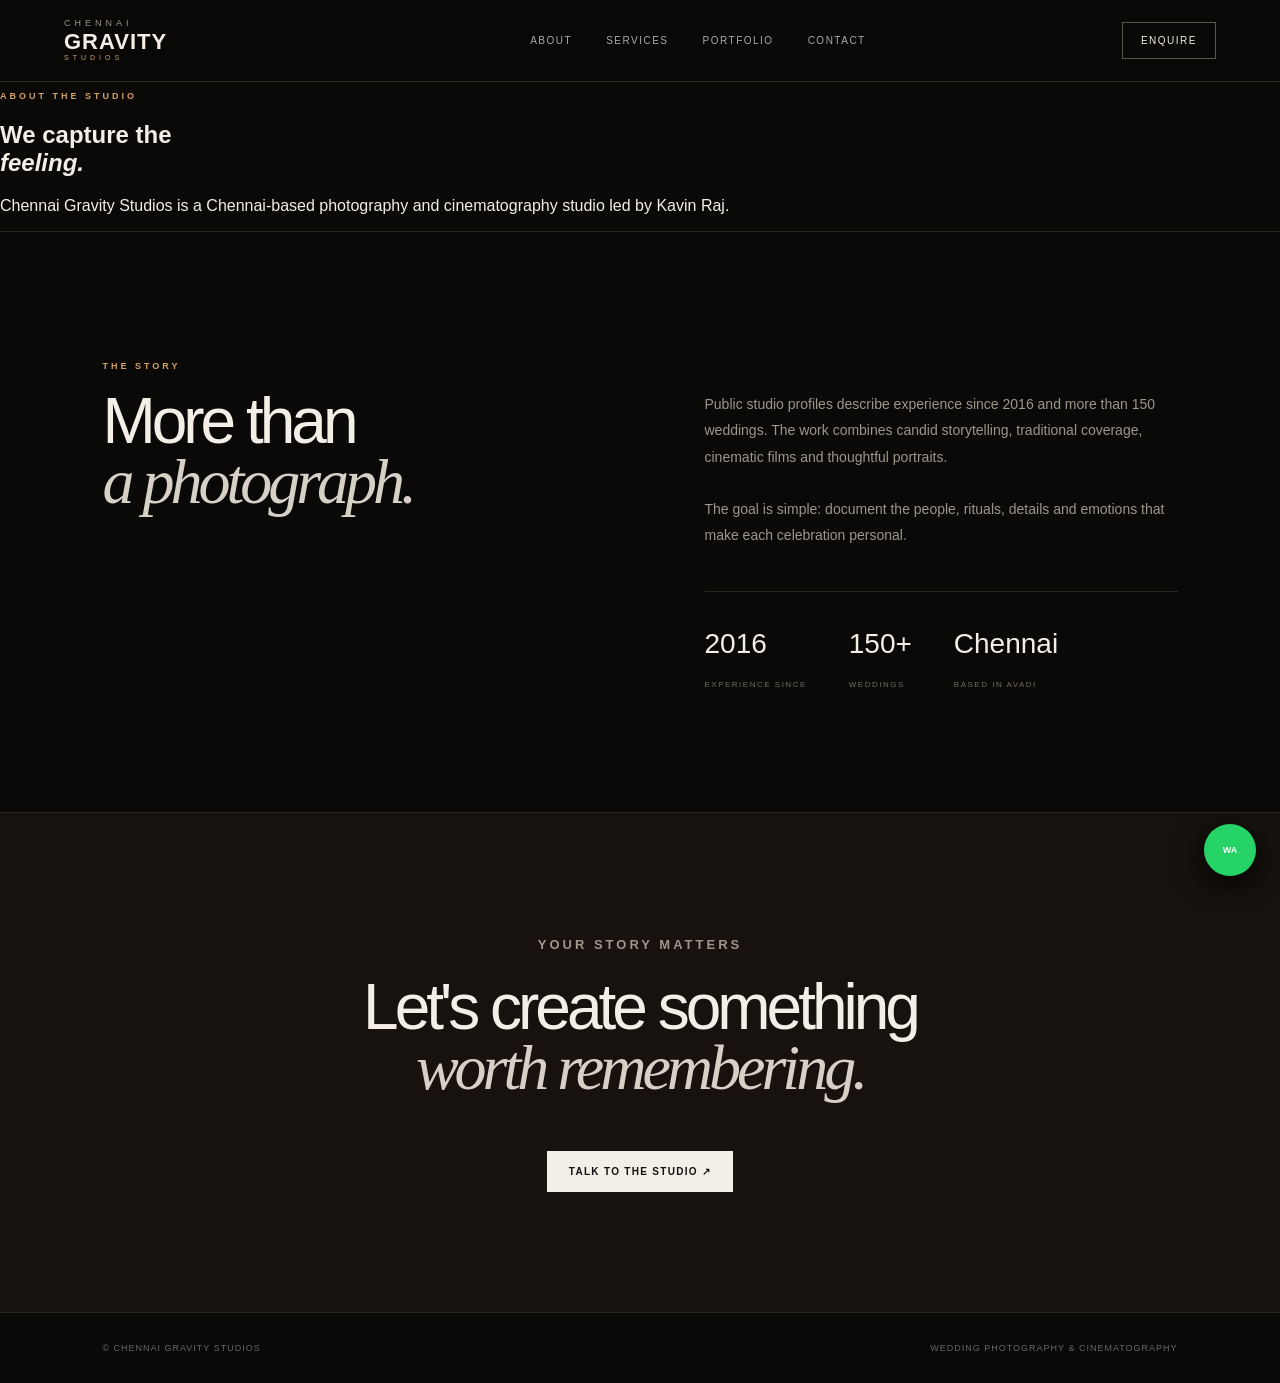
==== about.html @ 224a9e02 "Create separate about page" ====
<!DOCTYPE html><html lang="en"><head><meta charset="UTF-8"><meta name="viewport" content="width=device-width,initial-scale=1.0"><meta name="description" content="Chennai Gravity Studios — wedding photography and cinematography in Chennai."><title>About | Chennai Gravity Studios</title><link rel="stylesheet" href="styles.css"></head><body><header><a class="brand" href="index.html"><span>CHENNAI</span><strong>GRAVITY</strong><small>STUDIOS</small></a><nav><a href="about.html">About</a><a href="services.html">Services</a><a href="portfolio.html">Portfolio</a><a href="contact.html">Contact</a></nav><a class="nav-cta" href="contact.html">Enquire</a></header><main><section class="page-hero"><p class="eyebrow">ABOUT THE STUDIO</p><h1>We capture the<br><em>feeling.</em></h1><p>Chennai Gravity Studios is a Chennai-based photography and cinematography studio led by Kavin Raj.</p></section><section class="section split"><div><p class="eyebrow">THE STORY</p><h2>More than<br><em>a photograph.</em></h2></div><div class="copy"><p>Public studio profiles describe experience since 2016 and more than 150 weddings. The work combines candid storytelling, traditional coverage, cinematic films and thoughtful portraits.</p><p>The goal is simple: document the people, rituals, details and emotions that make each celebration personal.</p><div class="stats"><div><strong>2016</strong><span>Experience since</span></div><div><strong>150+</strong><span>Weddings</span></div><div><strong>Chennai</strong><span>Based in Avadi</span></div></div></div></section><section class="section availability"><div><p class="eyebrow">YOUR STORY MATTERS</p><h2>Let's create something<br><em>worth remembering.</em></h2><a class="btn" href="contact.html">Talk to the studio ↗</a></div></section></main><footer><span>© Chennai Gravity Studios</span><span>Wedding Photography & Cinematography</span></footer><a class="float" href="https://wa.me/919710421400" target="_blank" aria-label="WhatsApp">WA</a></body></html>
---- styles.css ----
:root{--bg:#0a0908;--surface:#11100e;--text:#f3eee6;--muted:#9d968b;--line:#292620;--accent:#d3a064;--serif:Georgia,"Times New Roman",serif}*{box-sizing:border-box}html{scroll-behavior:smooth}body{margin:0;background:var(--bg);color:var(--text);font-family:Arial,Helvetica,sans-serif}a{color:inherit;text-decoration:none}header{height:82px;border-bottom:1px solid var(--line);display:flex;align-items:center;padding:0 5%;position:sticky;top:0;background:rgba(10,9,8,.9);backdrop-filter:blur(18px);z-index:10}.brand{width:210px;line-height:.8;letter-spacing:2px}.brand span,.brand small{display:block;font-size:9px;color:var(--muted);letter-spacing:4px}.brand strong{display:block;font-size:22px;letter-spacing:1px;margin:5px 0}.brand small{color:var(--accent);font-size:7px}nav{display:flex;gap:34px;margin:auto;font-size:10px;text-transform:uppercase;letter-spacing:1.5px;color:#aaa}nav a:hover,.text-link:hover{color:var(--accent)}.nav-cta{font-size:10px;text-transform:uppercase;letter-spacing:1.5px;border:1px solid #5a554d;padding:12px 18px}.nav-cta:hover,.btn:hover{background:var(--accent);color:#111}.hero{min-height:calc(100vh - 82px);display:grid;grid-template-columns:1fr 1fr;align-items:center;padding:7% 8%;gap:8%;overflow:hidden}.eyebrow{font-size:9px;letter-spacing:3px;color:var(--accent);font-weight:bold}.hero h1,h2{font-size:clamp(48px,7vw,94px);line-height:.94;letter-spacing:-4px;margin:24px 0;font-weight:500}.hero h1 em,h2 em{font-family:var(--serif);font-weight:400;color:#d6d0c6}.lead{max-width:560px;color:var(--muted);font-size:15px;line-height:1.8}.actions{display:flex;align-items:center;gap:24px;margin-top:30px}.btn{display:inline-block;background:var(--text);color:#111;padding:15px 22px;font-size:10px;font-weight:bold;text-transform:uppercase;letter-spacing:1.3px}.text-link{font-size:10px;text-transform:uppercase;letter-spacing:1.3px;color:#aaa}.hero-visual{position:relative;display:flex;justify-content:center}.hero-image{width:min(500px,100%);aspect-ratio:4/5;position:relative;overflow:hidden;background:#17130f;border:1px solid #4a443b;transform:rotate(2deg);box-shadow:35px 35px 0 rgba(211,160,100,.08)}.hero-image img{width:100%;height:100%;object-fit:cover;display:block;filter:saturate(.8)}.image-fallback{position:absolute;inset:0;display:flex;align-items:center;justify-content:center;flex-direction:column;background:radial-gradient(circle at 50% 35%,#3a2b1d,#11100e 55%,#090807)}.hero-image img:not([src=""])+.image-fallback{display:none}.image-fallback span{font-family:var(--serif);font-size:130px;color:#d8c8b2}.image-fallback small{letter-spacing:4px;color:#8d877c;font-size:8px}.hero-stamp{position:absolute;right:-15px;bottom:25px;border:1px solid #5b5348;background:#0c0b0a;padding:15px 18px;font-size:8px;letter-spacing:2px;line-height:1.7;color:var(--muted)}.hero-stamp b{color:var(--accent)}.marquee{border-top:1px solid var(--line);border-bottom:1px solid var(--line);padding:18px 0;overflow:hidden;white-space:nowrap;color:#6e685f;font-size:9px;letter-spacing:4px}.marquee span{display:inline-block;animation:scroll 24s linear infinite}@keyframes scroll{to{transform:translateX(-30%)}}.section{padding:120px 8%;border-top:1px solid var(--line)}.split{display:grid;grid-template-columns:1fr 1fr;gap:12%;align-items:start}.section h2{font-size:clamp(42px,5vw,70px);margin-top:20px}.copy{max-width:590px;color:var(--muted);line-height:1.9;font-size:14px;padding-top:25px}.copy p+p{margin-top:25px}.stats{display:flex;gap:42px;border-top:1px solid var(--line);margin-top:42px;padding-top:25px}.stats div{display:flex;flex-direction:column;gap:7px}.stats strong{font-size:28px;font-weight:400;color:var(--text)}.stats span{font-size:8px;text-transform:uppercase;letter-spacing:1.5px;color:#716c64}.section-head{display:flex;justify-content:space-between;align-items:end;margin-bottom:55px}.section-note{max-width:310px;color:var(--muted);font-size:12px;line-height:1.7}.grid{display:grid;grid-template-columns:repeat(4,1fr);gap:1px;background:var(--line);border:1px solid var(--line)}.services article{background:var(--bg);padding:34px;min-height:235px}.services b{color:var(--accent);font-size:10px;letter-spacing:2px}.services h3{font-size:19px;margin:42px 0 12px;font-weight:500}.services p{font-size:12px;line-height:1.7;color:var(--muted)}.service-cta{background:#16120e!important;display:flex;flex-direction:column;justify-content:center}.service-cta span{font-size:8px;letter-spacing:2px;color:var(--accent)}.service-cta h3{margin:16px 0;font-family:var(--serif);font-size:27px}.service-cta a{font-size:9px;text-transform:uppercase;letter-spacing:1.5px}.portfolio{background:#0c0b09}.gallery-grid{display:grid;grid-template-columns:1fr 1fr;gap:14px}.gallery-grid figure{margin:0;position:relative;min-height:360px;overflow:hidden;background:#17130f}.gallery-grid figure.wide{grid-column:span 2;min-height:560px}.gallery-grid img{width:100%;height:100%;object-fit:cover;display:block;filter:saturate(.82);transition:transform .7s ease,filter .7s ease}.gallery-grid figure:hover img{transform:scale(1.035);filter:saturate(1)}figcaption{position:absolute;left:20px;bottom:18px;right:20px;font-size:9px;letter-spacing:2px;text-transform:uppercase;text-shadow:0 2px 15px #000}.gallery-grid figcaption span{color:var(--accent);margin-right:12px}.portfolio-note{color:#6e685f;font-size:9px;line-height:1.7;margin:22px 0 0}.work-list{border-top:1px solid var(--line)}.work-list>div{display:grid;grid-template-columns:80px 1fr;gap:20px;padding:30px 0;border-bottom:1px solid var(--line)}.work-list span{color:var(--accent);font-size:10px;letter-spacing:2px}.work-list h3{margin:0 0 9px;font-size:22px;font-weight:500}.work-list p{margin:0;color:var(--muted);font-size:12px;line-height:1.7}.availability{background:#17120d;display:flex;justify-content:center;text-align:center}.availability>div{max-width:760px}.availability h2{margin-bottom:25px}.availability p{max-width:500px;margin:0 auto;color:var(--muted);line-height:1.8;font-size:13px}.availability .btn{margin-top:28px}.contact{display:grid;grid-template-columns:1fr 1fr;gap:12%;align-items:center}.contact-copy{color:var(--muted);line-height:1.8;max-width:420px}.contact-card{border:1px solid var(--line);padding:42px}.contact-card>p:first-child{font-size:9px;letter-spacing:2px;color:var(--accent)}.phone{display:block;font-size:31px;margin:22px 0 28px}.contact-card>p{color:var(--muted);font-size:12px;line-height:1.8}footer{padding:30px 8%;border-top:1px solid var(--line);display:flex;justify-content:space-between;color:#666;font-size:9px;text-transform:uppercase;letter-spacing:1px}.float{position:fixed;right:24px;bottom:24px;width:52px;height:52px;border-radius:50%;background:#25d366;color:#fff;display:flex;align-items:center;justify-content:center;font-size:9px;font-weight:bold;box-shadow:0 8px 30px #000;z-index:20}@media(max-width:900px){header{padding:0 5%;height:70px}.brand{width:auto}nav{display:none}.nav-cta{margin-left:auto}.hero{grid-template-columns:1fr;padding:70px 7%;min-height:auto}.hero-visual{margin-top:45px}.section{padding:80px 7%}.split,.contact{grid-template-columns:1fr;gap:35px}.grid{grid-template-columns:1fr 1fr}.gallery-grid figure,.gallery-grid figure.wide{grid-column:auto;min-height:420px}.gallery-grid figure.wide{grid-column:span 2}.section-head{display:block}.section-note{margin-top:20px}.hero h1{letter-spacing:-2px}.stats{gap:25px}.phone{font-size:24px}}@media(max-width:560px){.grid{grid-template-columns:1fr}.gallery-grid{grid-template-columns:1fr}.gallery-grid figure,.gallery-grid figure.wide{grid-column:auto;min-height:380px}.hero-stamp{right:-5px}.stats{gap:18px}.stats strong{font-size:23px}footer{display:block}footer span{display:block;margin:7px 0}}
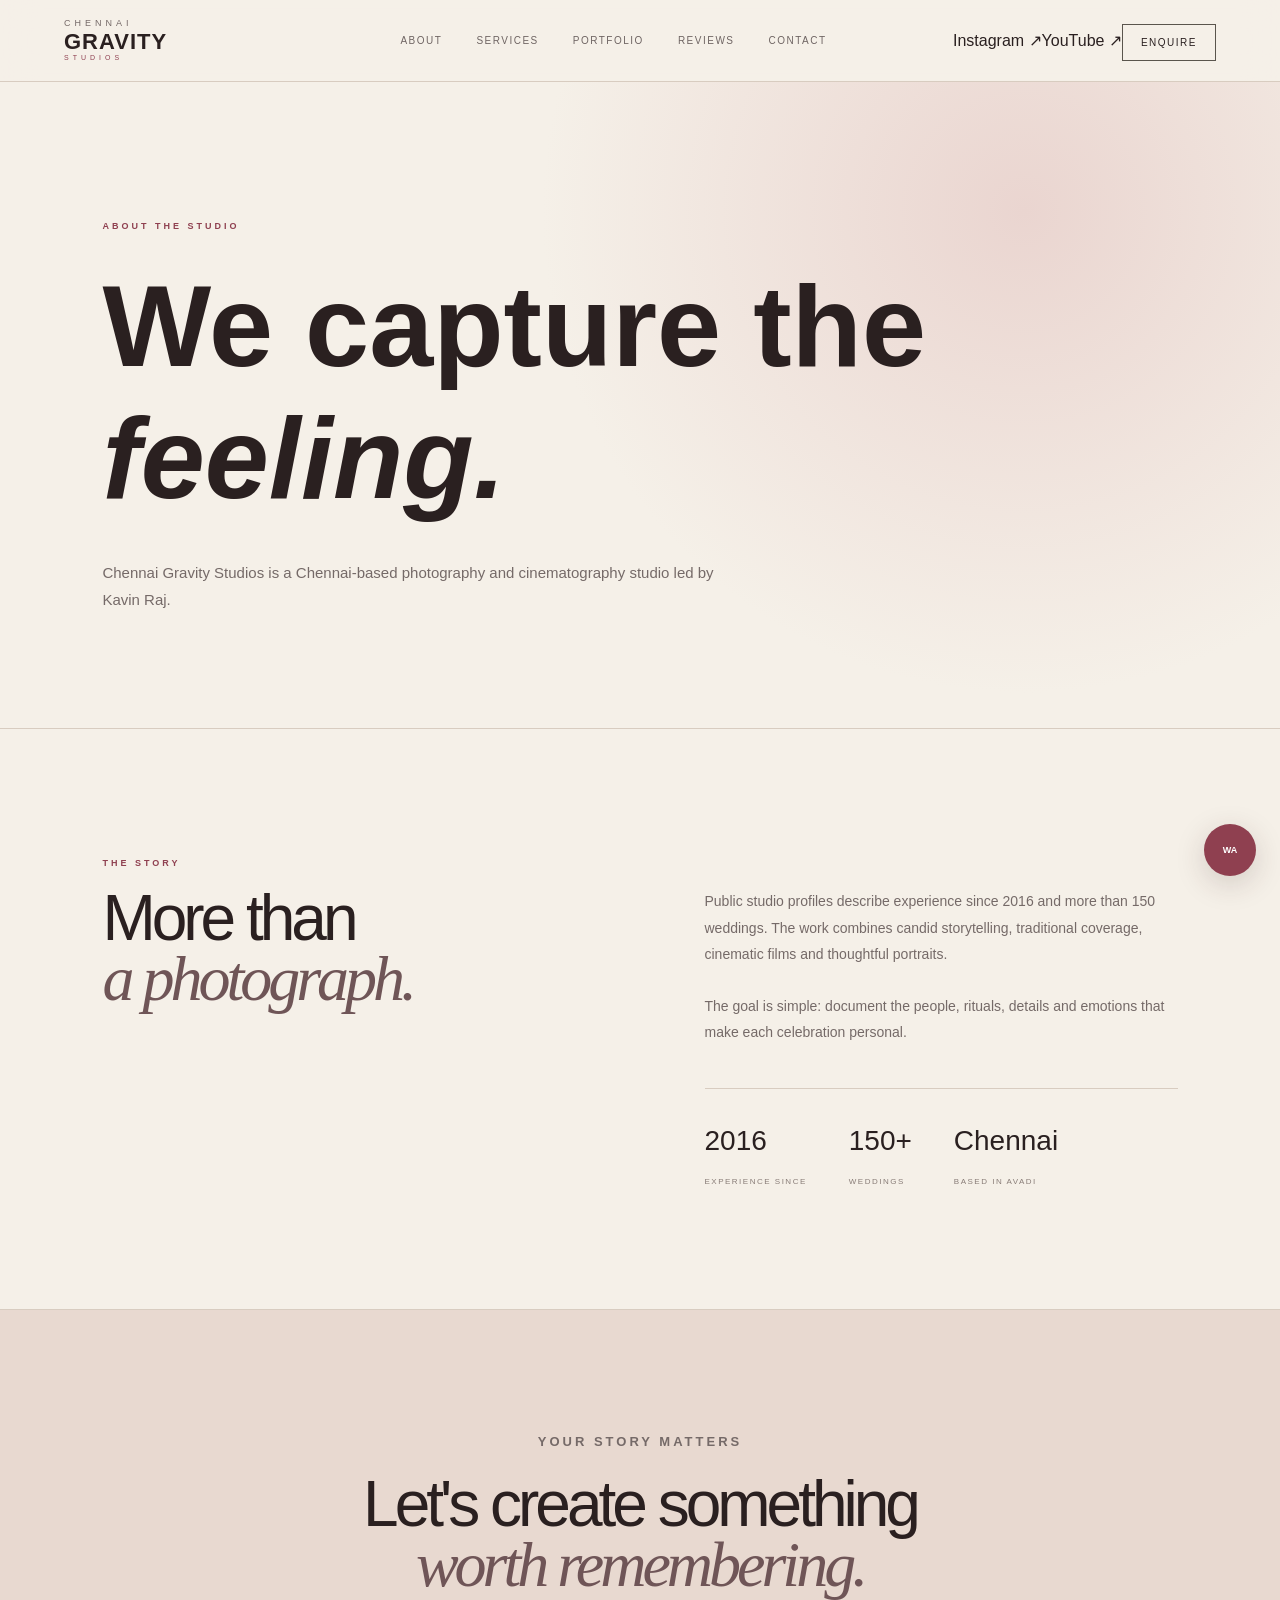
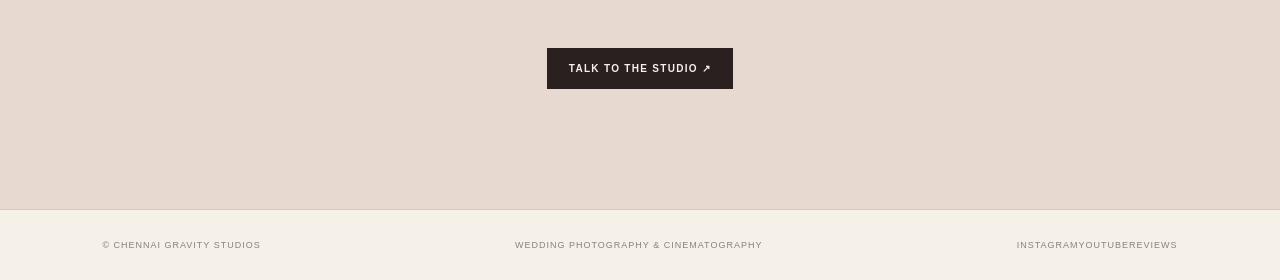
==== commit 823f924a: "Add social links and client reviews experience" ====
--- a/about.html
+++ b/about.html
@@ -1 +1 @@
-<!DOCTYPE html><html lang="en"><head><meta charset="UTF-8"><meta name="viewport" content="width=device-width,initial-scale=1.0"><meta name="description" content="Chennai Gravity Studios — wedding photography and cinematography in Chennai."><title>About | Chennai Gravity Studios</title><link rel="stylesheet" href="styles.css"></head><body><header><a class="brand" href="index.html"><span>CHENNAI</span><strong>GRAVITY</strong><small>STUDIOS</small></a><nav><a href="about.html">About</a><a href="services.html">Services</a><a href="portfolio.html">Portfolio</a><a href="contact.html">Contact</a></nav><a class="nav-cta" href="contact.html">Enquire</a></header><main><section class="page-hero"><p class="eyebrow">ABOUT THE STUDIO</p><h1>We capture the<br><em>feeling.</em></h1><p>Chennai Gravity Studios is a Chennai-based photography and cinematography studio led by Kavin Raj.</p></section><section class="section split"><div><p class="eyebrow">THE STORY</p><h2>More than<br><em>a photograph.</em></h2></div><div class="copy"><p>Public studio profiles describe experience since 2016 and more than 150 weddings. The work combines candid storytelling, traditional coverage, cinematic films and thoughtful portraits.</p><p>The goal is simple: document the people, rituals, details and emotions that make each celebration personal.</p><div class="stats"><div><strong>2016</strong><span>Experience since</span></div><div><strong>150+</strong><span>Weddings</span></div><div><strong>Chennai</strong><span>Based in Avadi</span></div></div></div></section><section class="section availability"><div><p class="eyebrow">YOUR STORY MATTERS</p><h2>Let's create something<br><em>worth remembering.</em></h2><a class="btn" href="contact.html">Talk to the studio ↗</a></div></section></main><footer><span>© Chennai Gravity Studios</span><span>Wedding Photography & Cinematography</span></footer><a class="float" href="https://wa.me/919710421400" target="_blank" aria-label="WhatsApp">WA</a></body></html>+<!DOCTYPE html><html lang="en"><head><meta charset="UTF-8"><meta name="viewport" content="width=device-width,initial-scale=1.0"><meta name="description" content="Chennai Gravity Studios — wedding photography and cinematography in Chennai."><title>About | Chennai Gravity Studios</title><link rel="stylesheet" href="styles.css"></head><body><header><a class="brand" href="index.html"><span>CHENNAI</span><strong>GRAVITY</strong><small>STUDIOS</small></a><nav><a href="about.html">About</a><a href="services.html">Services</a><a href="portfolio.html">Portfolio</a><a href="reviews.html">Reviews</a><a href="contact.html">Contact</a></nav><div class="social-nav"><a href="https://www.instagram.com/chennaigravitystudios?stkn=cXQwcTYzNXhwazcz" target="_blank" rel="noopener">Instagram ↗</a><a href="https://youtube.com/@chennaigravity2805?si=CINxiaw2oVml3UkT" target="_blank" rel="noopener">YouTube ↗</a><a class="nav-cta" href="contact.html">Enquire</a></div></header><main><section class="page-hero"><p class="eyebrow">ABOUT THE STUDIO</p><h1>We capture the<br><em>feeling.</em></h1><p>Chennai Gravity Studios is a Chennai-based photography and cinematography studio led by Kavin Raj.</p></section><section class="section split"><div><p class="eyebrow">THE STORY</p><h2>More than<br><em>a photograph.</em></h2></div><div class="copy"><p>Public studio profiles describe experience since 2016 and more than 150 weddings. The work combines candid storytelling, traditional coverage, cinematic films and thoughtful portraits.</p><p>The goal is simple: document the people, rituals, details and emotions that make each celebration personal.</p><div class="stats"><div><strong>2016</strong><span>Experience since</span></div><div><strong>150+</strong><span>Weddings</span></div><div><strong>Chennai</strong><span>Based in Avadi</span></div></div></div></section><section class="section availability"><div><p class="eyebrow">YOUR STORY MATTERS</p><h2>Let's create something<br><em>worth remembering.</em></h2><a class="btn" href="contact.html">Talk to the studio ↗</a></div></section></main><footer><span>© Chennai Gravity Studios</span><span>Wedding Photography & Cinematography</span><div class="footer-social"><a href="https://www.instagram.com/chennaigravitystudios?stkn=cXQwcTYzNXhwazcz" target="_blank" rel="noopener">Instagram</a><a href="https://youtube.com/@chennaigravity2805?si=CINxiaw2oVml3UkT" target="_blank" rel="noopener">YouTube</a><a href="reviews.html">Reviews</a></div></footer><a class="float" href="https://wa.me/919710421400" target="_blank" aria-label="WhatsApp">WA</a></body></html>
--- a/styles.css
+++ b/styles.css
@@ -1 +1,2 @@
-:root{--bg:#0a0908;--surface:#11100e;--text:#f3eee6;--muted:#9d968b;--line:#292620;--accent:#d3a064;--serif:Georgia,"Times New Roman",serif}*{box-sizing:border-box}html{scroll-behavior:smooth}body{margin:0;background:var(--bg);color:var(--text);font-family:Arial,Helvetica,sans-serif}a{color:inherit;text-decoration:none}header{height:82px;border-bottom:1px solid var(--line);display:flex;align-items:center;padding:0 5%;position:sticky;top:0;background:rgba(10,9,8,.9);backdrop-filter:blur(18px);z-index:10}.brand{width:210px;line-height:.8;letter-spacing:2px}.brand span,.brand small{display:block;font-size:9px;color:var(--muted);letter-spacing:4px}.brand strong{display:block;font-size:22px;letter-spacing:1px;margin:5px 0}.brand small{color:var(--accent);font-size:7px}nav{display:flex;gap:34px;margin:auto;font-size:10px;text-transform:uppercase;letter-spacing:1.5px;color:#aaa}nav a:hover,.text-link:hover{color:var(--accent)}.nav-cta{font-size:10px;text-transform:uppercase;letter-spacing:1.5px;border:1px solid #5a554d;padding:12px 18px}.nav-cta:hover,.btn:hover{background:var(--accent);color:#111}.hero{min-height:calc(100vh - 82px);display:grid;grid-template-columns:1fr 1fr;align-items:center;padding:7% 8%;gap:8%;overflow:hidden}.eyebrow{font-size:9px;letter-spacing:3px;color:var(--accent);font-weight:bold}.hero h1,h2{font-size:clamp(48px,7vw,94px);line-height:.94;letter-spacing:-4px;margin:24px 0;font-weight:500}.hero h1 em,h2 em{font-family:var(--serif);font-weight:400;color:#d6d0c6}.lead{max-width:560px;color:var(--muted);font-size:15px;line-height:1.8}.actions{display:flex;align-items:center;gap:24px;margin-top:30px}.btn{display:inline-block;background:var(--text);color:#111;padding:15px 22px;font-size:10px;font-weight:bold;text-transform:uppercase;letter-spacing:1.3px}.text-link{font-size:10px;text-transform:uppercase;letter-spacing:1.3px;color:#aaa}.hero-visual{position:relative;display:flex;justify-content:center}.hero-image{width:min(500px,100%);aspect-ratio:4/5;position:relative;overflow:hidden;background:#17130f;border:1px solid #4a443b;transform:rotate(2deg);box-shadow:35px 35px 0 rgba(211,160,100,.08)}.hero-image img{width:100%;height:100%;object-fit:cover;display:block;filter:saturate(.8)}.image-fallback{position:absolute;inset:0;display:flex;align-items:center;justify-content:center;flex-direction:column;background:radial-gradient(circle at 50% 35%,#3a2b1d,#11100e 55%,#090807)}.hero-image img:not([src=""])+.image-fallback{display:none}.image-fallback span{font-family:var(--serif);font-size:130px;color:#d8c8b2}.image-fallback small{letter-spacing:4px;color:#8d877c;font-size:8px}.hero-stamp{position:absolute;right:-15px;bottom:25px;border:1px solid #5b5348;background:#0c0b0a;padding:15px 18px;font-size:8px;letter-spacing:2px;line-height:1.7;color:var(--muted)}.hero-stamp b{color:var(--accent)}.marquee{border-top:1px solid var(--line);border-bottom:1px solid var(--line);padding:18px 0;overflow:hidden;white-space:nowrap;color:#6e685f;font-size:9px;letter-spacing:4px}.marquee span{display:inline-block;animation:scroll 24s linear infinite}@keyframes scroll{to{transform:translateX(-30%)}}.section{padding:120px 8%;border-top:1px solid var(--line)}.split{display:grid;grid-template-columns:1fr 1fr;gap:12%;align-items:start}.section h2{font-size:clamp(42px,5vw,70px);margin-top:20px}.copy{max-width:590px;color:var(--muted);line-height:1.9;font-size:14px;padding-top:25px}.copy p+p{margin-top:25px}.stats{display:flex;gap:42px;border-top:1px solid var(--line);margin-top:42px;padding-top:25px}.stats div{display:flex;flex-direction:column;gap:7px}.stats strong{font-size:28px;font-weight:400;color:var(--text)}.stats span{font-size:8px;text-transform:uppercase;letter-spacing:1.5px;color:#716c64}.section-head{display:flex;justify-content:space-between;align-items:end;margin-bottom:55px}.section-note{max-width:310px;color:var(--muted);font-size:12px;line-height:1.7}.grid{display:grid;grid-template-columns:repeat(4,1fr);gap:1px;background:var(--line);border:1px solid var(--line)}.services article{background:var(--bg);padding:34px;min-height:235px}.services b{color:var(--accent);font-size:10px;letter-spacing:2px}.services h3{font-size:19px;margin:42px 0 12px;font-weight:500}.services p{font-size:12px;line-height:1.7;color:var(--muted)}.service-cta{background:#16120e!important;display:flex;flex-direction:column;justify-content:center}.service-cta span{font-size:8px;letter-spacing:2px;color:var(--accent)}.service-cta h3{margin:16px 0;font-family:var(--serif);font-size:27px}.service-cta a{font-size:9px;text-transform:uppercase;letter-spacing:1.5px}.portfolio{background:#0c0b09}.gallery-grid{display:grid;grid-template-columns:1fr 1fr;gap:14px}.gallery-grid figure{margin:0;position:relative;min-height:360px;overflow:hidden;background:#17130f}.gallery-grid figure.wide{grid-column:span 2;min-height:560px}.gallery-grid img{width:100%;height:100%;object-fit:cover;display:block;filter:saturate(.82);transition:transform .7s ease,filter .7s ease}.gallery-grid figure:hover img{transform:scale(1.035);filter:saturate(1)}figcaption{position:absolute;left:20px;bottom:18px;right:20px;font-size:9px;letter-spacing:2px;text-transform:uppercase;text-shadow:0 2px 15px #000}.gallery-grid figcaption span{color:var(--accent);margin-right:12px}.portfolio-note{color:#6e685f;font-size:9px;line-height:1.7;margin:22px 0 0}.work-list{border-top:1px solid var(--line)}.work-list>div{display:grid;grid-template-columns:80px 1fr;gap:20px;padding:30px 0;border-bottom:1px solid var(--line)}.work-list span{color:var(--accent);font-size:10px;letter-spacing:2px}.work-list h3{margin:0 0 9px;font-size:22px;font-weight:500}.work-list p{margin:0;color:var(--muted);font-size:12px;line-height:1.7}.availability{background:#17120d;display:flex;justify-content:center;text-align:center}.availability>div{max-width:760px}.availability h2{margin-bottom:25px}.availability p{max-width:500px;margin:0 auto;color:var(--muted);line-height:1.8;font-size:13px}.availability .btn{margin-top:28px}.contact{display:grid;grid-template-columns:1fr 1fr;gap:12%;align-items:center}.contact-copy{color:var(--muted);line-height:1.8;max-width:420px}.contact-card{border:1px solid var(--line);padding:42px}.contact-card>p:first-child{font-size:9px;letter-spacing:2px;color:var(--accent)}.phone{display:block;font-size:31px;margin:22px 0 28px}.contact-card>p{color:var(--muted);font-size:12px;line-height:1.8}footer{padding:30px 8%;border-top:1px solid var(--line);display:flex;justify-content:space-between;color:#666;font-size:9px;text-transform:uppercase;letter-spacing:1px}.float{position:fixed;right:24px;bottom:24px;width:52px;height:52px;border-radius:50%;background:#25d366;color:#fff;display:flex;align-items:center;justify-content:center;font-size:9px;font-weight:bold;box-shadow:0 8px 30px #000;z-index:20}@media(max-width:900px){header{padding:0 5%;height:70px}.brand{width:auto}nav{display:none}.nav-cta{margin-left:auto}.hero{grid-template-columns:1fr;padding:70px 7%;min-height:auto}.hero-visual{margin-top:45px}.section{padding:80px 7%}.split,.contact{grid-template-columns:1fr;gap:35px}.grid{grid-template-columns:1fr 1fr}.gallery-grid figure,.gallery-grid figure.wide{grid-column:auto;min-height:420px}.gallery-grid figure.wide{grid-column:span 2}.section-head{display:block}.section-note{margin-top:20px}.hero h1{letter-spacing:-2px}.stats{gap:25px}.phone{font-size:24px}}@media(max-width:560px){.grid{grid-template-columns:1fr}.gallery-grid{grid-template-columns:1fr}.gallery-grid figure,.gallery-grid figure.wide{grid-column:auto;min-height:380px}.hero-stamp{right:-5px}.stats{gap:18px}.stats strong{font-size:23px}footer{display:block}footer span{display:block;margin:7px 0}}+:root{--bg:#f5f0e8;--surface:#ebe2d6;--text:#2a2020;--muted:#756a68;--line:#d8ccc0;--accent:#8f4050;--accent2:#c59b72;--serif:Georgia,"Times New Roman",serif}*{box-sizing:border-box}html{scroll-behavior:smooth}body{margin:0;background:var(--bg);color:var(--text);font-family:Arial,Helvetica,sans-serif}a{color:inherit;text-decoration:none}header{height:82px;border-bottom:1px solid var(--line);display:flex;align-items:center;padding:0 5%;position:sticky;top:0;background:rgba(245,240,232,.94);backdrop-filter:blur(18px);z-index:10}.brand{width:210px;line-height:.8;letter-spacing:2px}.brand span,.brand small{display:block;font-size:9px;color:var(--muted);letter-spacing:4px}.brand strong{display:block;font-size:22px;letter-spacing:1px;margin:5px 0}.brand small{color:var(--accent);font-size:7px}nav{display:flex;gap:34px;margin:auto;font-size:10px;text-transform:uppercase;letter-spacing:1.5px;color:#6f6563}nav a:hover,.text-link:hover{color:var(--accent)}.nav-cta{font-size:10px;text-transform:uppercase;letter-spacing:1.5px;border:1px solid #5a554d;padding:12px 18px}.nav-cta:hover,.btn:hover{background:var(--accent);color:#f5f0e8}.hero{min-height:calc(100vh - 82px);display:grid;grid-template-columns:1fr 1fr;align-items:center;padding:7% 8%;gap:8%;overflow:hidden}.eyebrow{font-size:9px;letter-spacing:3px;color:var(--accent);font-weight:bold}.hero h1,h2{font-size:clamp(48px,7vw,94px);line-height:.94;letter-spacing:-4px;margin:24px 0;font-weight:500}.hero h1 em,h2 em{font-family:var(--serif);font-weight:400;color:#6f5557}.lead{max-width:560px;color:var(--muted);font-size:15px;line-height:1.8}.actions{display:flex;align-items:center;gap:24px;margin-top:30px}.btn{display:inline-block;background:var(--text);color:#f5f0e8;padding:15px 22px;font-size:10px;font-weight:bold;text-transform:uppercase;letter-spacing:1.3px}.text-link{font-size:10px;text-transform:uppercase;letter-spacing:1.3px;color:#6f6563}.hero-visual{position:relative;display:flex;justify-content:center}.hero-image{width:min(500px,100%);aspect-ratio:4/5;position:relative;overflow:hidden;background:#e1d3c6;border:1px solid #cbb9a9;transform:rotate(2deg);box-shadow:35px 35px 0 rgba(143,64,80,.10)}.hero-image img{width:100%;height:100%;object-fit:cover;display:block;filter:saturate(.8)}.image-fallback{position:absolute;inset:0;display:flex;align-items:center;justify-content:center;flex-direction:column;background:radial-gradient(circle at 50% 35%,#d9b9a8,#eee5dc 55%,#d5c4b7)}.hero-image img:not([src=""])+.image-fallback{display:none}.image-fallback span{font-family:var(--serif);font-size:130px;color:#d8c8b2}.image-fallback small{letter-spacing:4px;color:#8d7974;font-size:8px}.hero-stamp{position:absolute;right:-15px;bottom:25px;border:1px solid #c7b4a5;background:#f5f0e8;padding:15px 18px;font-size:8px;letter-spacing:2px;line-height:1.7;color:var(--muted)}.hero-stamp b{color:var(--accent)}.marquee{border-top:1px solid var(--line);border-bottom:1px solid var(--line);padding:18px 0;overflow:hidden;white-space:nowrap;color:#8c807b;font-size:9px;letter-spacing:4px}.marquee span{display:inline-block;animation:scroll 24s linear infinite}@keyframes scroll{to{transform:translateX(-30%)}}.section{padding:120px 8%;border-top:1px solid var(--line)}.split{display:grid;grid-template-columns:1fr 1fr;gap:12%;align-items:start}.section h2{font-size:clamp(42px,5vw,70px);margin-top:20px}.copy{max-width:590px;color:var(--muted);line-height:1.9;font-size:14px;padding-top:25px}.copy p+p{margin-top:25px}.stats{display:flex;gap:42px;border-top:1px solid var(--line);margin-top:42px;padding-top:25px}.stats div{display:flex;flex-direction:column;gap:7px}.stats strong{font-size:28px;font-weight:400;color:var(--text)}.stats span{font-size:8px;text-transform:uppercase;letter-spacing:1.5px;color:#887c77}.section-head{display:flex;justify-content:space-between;align-items:end;margin-bottom:55px}.section-note{max-width:310px;color:var(--muted);font-size:12px;line-height:1.7}.grid{display:grid;grid-template-columns:repeat(4,1fr);gap:1px;background:var(--line);border:1px solid var(--line)}.services article{background:var(--bg);padding:34px;min-height:235px}.services b{color:var(--accent);font-size:10px;letter-spacing:2px}.services h3{font-size:19px;margin:42px 0 12px;font-weight:500}.services p{font-size:12px;line-height:1.7;color:var(--muted)}.service-cta{background:#ead9d1!important;display:flex;flex-direction:column;justify-content:center}.service-cta span{font-size:8px;letter-spacing:2px;color:var(--accent)}.service-cta h3{margin:16px 0;font-family:var(--serif);font-size:27px}.service-cta a{font-size:9px;text-transform:uppercase;letter-spacing:1.5px}.portfolio{background:#eee5dc}.gallery-grid{display:grid;grid-template-columns:1fr 1fr;gap:14px}.gallery-grid figure{margin:0;position:relative;min-height:360px;overflow:hidden;background:#e1d3c6}.gallery-grid figure.wide{grid-column:span 2;min-height:560px}.gallery-grid img{width:100%;height:100%;object-fit:cover;display:block;filter:saturate(.72);transition:transform .7s ease,filter .7s ease}.gallery-grid figure:hover img{transform:scale(1.035);filter:saturate(1)}figcaption{position:absolute;left:20px;bottom:18px;right:20px;font-size:9px;letter-spacing:2px;text-transform:uppercase;text-shadow:0 2px 15px #000}.gallery-grid figcaption span{color:var(--accent);margin-right:12px}.portfolio-note{color:#8c807b;font-size:9px;line-height:1.7;margin:22px 0 0}.work-list{border-top:1px solid var(--line)}.work-list>div{display:grid;grid-template-columns:80px 1fr;gap:20px;padding:30px 0;border-bottom:1px solid var(--line)}.work-list span{color:var(--accent);font-size:10px;letter-spacing:2px}.work-list h3{margin:0 0 9px;font-size:22px;font-weight:500}.work-list p{margin:0;color:var(--muted);font-size:12px;line-height:1.7}.availability{background:#e8d9d0;display:flex;justify-content:center;text-align:center}.availability>div{max-width:760px}.availability h2{margin-bottom:25px}.availability p{max-width:500px;margin:0 auto;color:var(--muted);line-height:1.8;font-size:13px}.availability .btn{margin-top:28px}.contact{display:grid;grid-template-columns:1fr 1fr;gap:12%;align-items:center}.contact-copy{color:var(--muted);line-height:1.8;max-width:420px}.contact-card{border:1px solid var(--line);padding:42px}.contact-card>p:first-child{font-size:9px;letter-spacing:2px;color:var(--accent)}.phone{display:block;font-size:31px;margin:22px 0 28px}.contact-card>p{color:var(--muted);font-size:12px;line-height:1.8}footer{padding:30px 8%;border-top:1px solid var(--line);display:flex;justify-content:space-between;color:#8c807b;font-size:9px;text-transform:uppercase;letter-spacing:1px}.float{position:fixed;right:24px;bottom:24px;width:52px;height:52px;border-radius:50%;background:#8f4050;color:#fff;display:flex;align-items:center;justify-content:center;font-size:9px;font-weight:bold;box-shadow:0 8px 30px rgba(60,35,35,.18);z-index:20}@media(max-width:900px){header{padding:0 5%;height:70px}.brand{width:auto}nav{display:none}.nav-cta{margin-left:auto}.hero{grid-template-columns:1fr;padding:70px 7%;min-height:auto}.hero-visual{margin-top:45px}.section{padding:80px 7%}.split,.contact{grid-template-columns:1fr;gap:35px}.grid{grid-template-columns:1fr 1fr}.gallery-grid figure,.gallery-grid figure.wide{grid-column:auto;min-height:420px}.gallery-grid figure.wide{grid-column:span 2}.section-head{display:block}.section-note{margin-top:20px}.hero h1{letter-spacing:-2px}.stats{gap:25px}.phone{font-size:24px}}@media(max-width:560px){.grid{grid-template-columns:1fr}.gallery-grid{grid-template-columns:1fr}.gallery-grid figure,.gallery-grid figure.wide{grid-column:auto;min-height:380px}.hero-stamp{right:-5px}.stats{gap:18px}.stats strong{font-size:23px}footer{display:block}footer span{display:block;margin:7px 0}}
+.page-hero{min-height:62vh;padding:130px 8% 100px;display:flex;flex-direction:column;justify-content:center;border-bottom:1px solid var(--line);background:radial-gradient(circle at 80% 20%,#ead5d0 0,#f5f0e8 42%)}.page-hero h1{max-width:900px;margin:20px 0;font-size:clamp(58px,9vw,120px)}.page-hero>p:last-child{max-width:620px;color:var(--muted);line-height:1.8;font-size:15px}.center-cta{text-align:center;margin-top:55px}.page-hero+.section{border-top:0}.portfolio .gallery-grid{margin-top:10px}
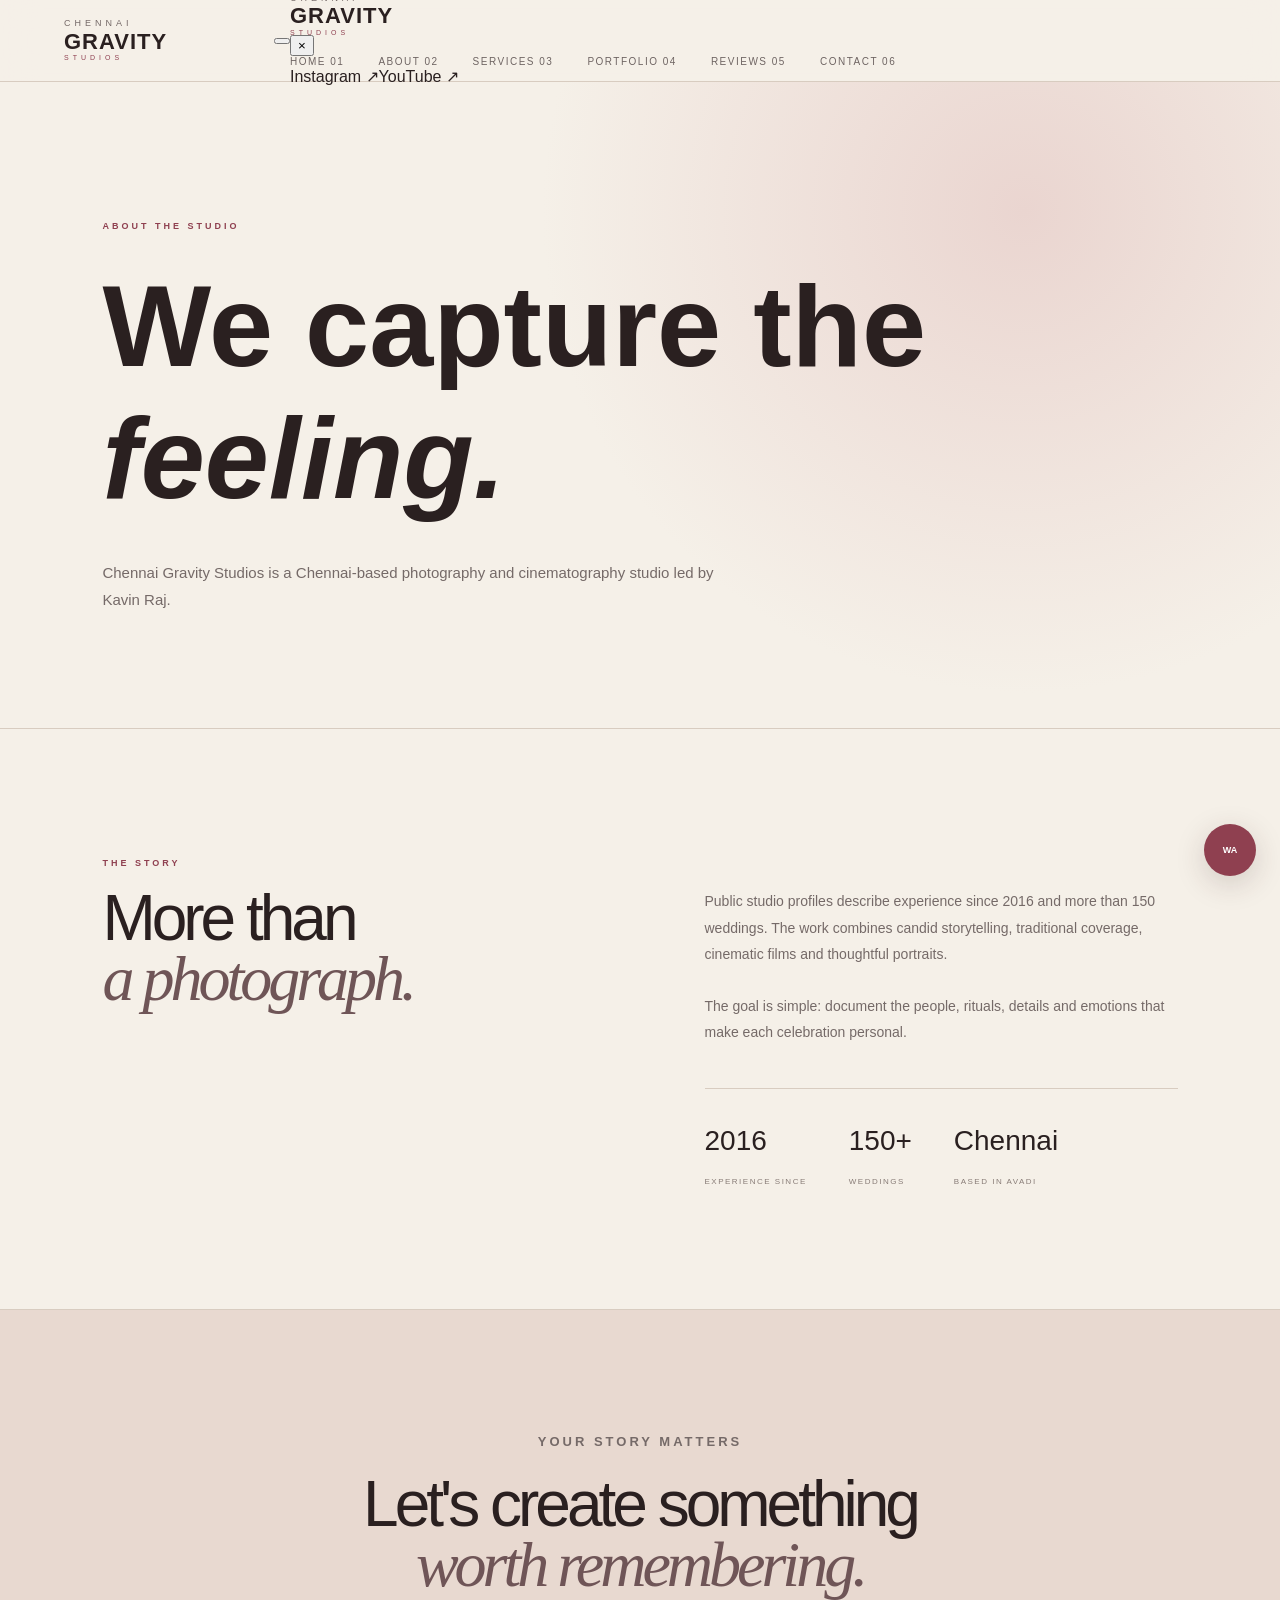
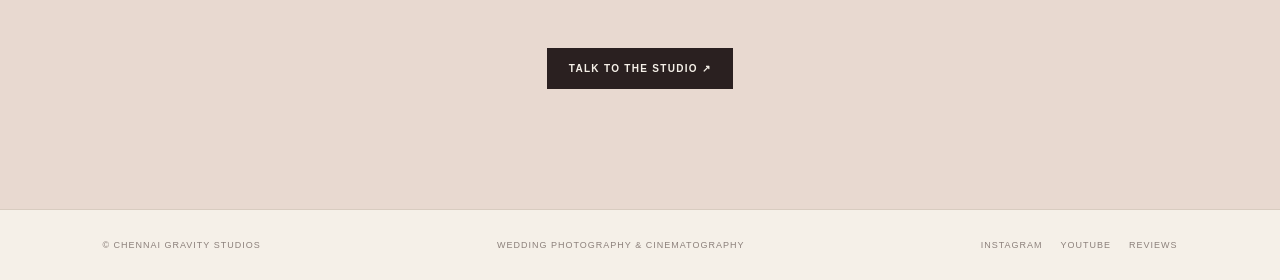
==== commit 029e0633: "Add side hamburger navigation" ====
--- a/about.html
+++ b/about.html
@@ -1 +1,5 @@
-<!DOCTYPE html><html lang="en"><head><meta charset="UTF-8"><meta name="viewport" content="width=device-width,initial-scale=1.0"><meta name="description" content="Chennai Gravity Studios — wedding photography and cinematography in Chennai."><title>About | Chennai Gravity Studios</title><link rel="stylesheet" href="styles.css"></head><body><header><a class="brand" href="index.html"><span>CHENNAI</span><strong>GRAVITY</strong><small>STUDIOS</small></a><nav><a href="about.html">About</a><a href="services.html">Services</a><a href="portfolio.html">Portfolio</a><a href="reviews.html">Reviews</a><a href="contact.html">Contact</a></nav><div class="social-nav"><a href="https://www.instagram.com/chennaigravitystudios?stkn=cXQwcTYzNXhwazcz" target="_blank" rel="noopener">Instagram ↗</a><a href="https://youtube.com/@chennaigravity2805?si=CINxiaw2oVml3UkT" target="_blank" rel="noopener">YouTube ↗</a><a class="nav-cta" href="contact.html">Enquire</a></div></header><main><section class="page-hero"><p class="eyebrow">ABOUT THE STUDIO</p><h1>We capture the<br><em>feeling.</em></h1><p>Chennai Gravity Studios is a Chennai-based photography and cinematography studio led by Kavin Raj.</p></section><section class="section split"><div><p class="eyebrow">THE STORY</p><h2>More than<br><em>a photograph.</em></h2></div><div class="copy"><p>Public studio profiles describe experience since 2016 and more than 150 weddings. The work combines candid storytelling, traditional coverage, cinematic films and thoughtful portraits.</p><p>The goal is simple: document the people, rituals, details and emotions that make each celebration personal.</p><div class="stats"><div><strong>2016</strong><span>Experience since</span></div><div><strong>150+</strong><span>Weddings</span></div><div><strong>Chennai</strong><span>Based in Avadi</span></div></div></div></section><section class="section availability"><div><p class="eyebrow">YOUR STORY MATTERS</p><h2>Let's create something<br><em>worth remembering.</em></h2><a class="btn" href="contact.html">Talk to the studio ↗</a></div></section></main><footer><span>© Chennai Gravity Studios</span><span>Wedding Photography & Cinematography</span><div class="footer-social"><a href="https://www.instagram.com/chennaigravitystudios?stkn=cXQwcTYzNXhwazcz" target="_blank" rel="noopener">Instagram</a><a href="https://youtube.com/@chennaigravity2805?si=CINxiaw2oVml3UkT" target="_blank" rel="noopener">YouTube</a><a href="reviews.html">Reviews</a></div></footer><a class="float" href="https://wa.me/919710421400" target="_blank" aria-label="WhatsApp">WA</a></body></html>+<!DOCTYPE html><html lang="en"><head><meta charset="UTF-8"><meta name="viewport" content="width=device-width,initial-scale=1.0"><meta name="description" content="Chennai Gravity Studios — wedding photography and cinematography in Chennai."><title>About | Chennai Gravity Studios</title><link rel="stylesheet" href="styles.css"></head><body><header><a class="brand" href="index.html"><span>CHENNAI</span><strong>GRAVITY</strong><small>STUDIOS</small></a><button class="menu-toggle" id="menuToggle" aria-label="Open menu" aria-expanded="false"><span></span><span></span><span></span></button><div class="side-menu" id="sideMenu"><div class="side-menu-top"><a class="brand" href="index.html"><span>CHENNAI</span><strong>GRAVITY</strong><small>STUDIOS</small></a><button class="menu-close" id="menuClose" aria-label="Close menu">×</button></div><nav class="side-nav"><a href="index.html">Home <span>01</span></a><a href="about.html">About <span>02</span></a><a href="services.html">Services <span>03</span></a><a href="portfolio.html">Portfolio <span>04</span></a><a href="reviews.html">Reviews <span>05</span></a><a href="contact.html">Contact <span>06</span></a></nav><div class="side-menu-bottom"><a href="https://www.instagram.com/chennaigravitystudios?stkn=cXQwcTYzNXhwazcz" target="_blank" rel="noopener">Instagram ↗</a><a href="https://youtube.com/@chennaigravity2805?si=CINxiaw2oVml3UkT" target="_blank" rel="noopener">YouTube ↗</a></div></div><div class="menu-overlay" id="menuOverlay"></div></header><main><section class="page-hero"><p class="eyebrow">ABOUT THE STUDIO</p><h1>We capture the<br><em>feeling.</em></h1><p>Chennai Gravity Studios is a Chennai-based photography and cinematography studio led by Kavin Raj.</p></section><section class="section split"><div><p class="eyebrow">THE STORY</p><h2>More than<br><em>a photograph.</em></h2></div><div class="copy"><p>Public studio profiles describe experience since 2016 and more than 150 weddings. The work combines candid storytelling, traditional coverage, cinematic films and thoughtful portraits.</p><p>The goal is simple: document the people, rituals, details and emotions that make each celebration personal.</p><div class="stats"><div><strong>2016</strong><span>Experience since</span></div><div><strong>150+</strong><span>Weddings</span></div><div><strong>Chennai</strong><span>Based in Avadi</span></div></div></div></section><section class="section availability"><div><p class="eyebrow">YOUR STORY MATTERS</p><h2>Let's create something<br><em>worth remembering.</em></h2><a class="btn" href="contact.html">Talk to the studio ↗</a></div></section></main><footer><span>© Chennai Gravity Studios</span><span>Wedding Photography & Cinematography</span><div class="footer-social"><a href="https://www.instagram.com/chennaigravitystudios?stkn=cXQwcTYzNXhwazcz" target="_blank" rel="noopener">Instagram</a><a href="https://youtube.com/@chennaigravity2805?si=CINxiaw2oVml3UkT" target="_blank" rel="noopener">YouTube</a><a href="reviews.html">Reviews</a></div></footer><a class="float" href="https://wa.me/919710421400" target="_blank" aria-label="WhatsApp">WA</a><script>
+const menuToggle=document.getElementById('menuToggle'),sideMenu=document.getElementById('sideMenu'),menuOverlay=document.getElementById('menuOverlay'),menuClose=document.getElementById('menuClose');
+function setMenu(open){sideMenu.classList.toggle('open',open);menuOverlay.classList.toggle('show',open);menuToggle.classList.toggle('active',open);menuToggle.setAttribute('aria-expanded',open);document.body.classList.toggle('menu-open',open)}
+menuToggle.addEventListener('click',()=>setMenu(true));menuClose.addEventListener('click',()=>setMenu(false));menuOverlay.addEventListener('click',()=>setMenu(false));document.querySelectorAll('.side-nav a').forEach(a=>a.addEventListener('click',()=>setMenu(false)));document.addEventListener('keydown',e=>{if(e.key==='Escape')setMenu(false)});
+</script></body></html>
--- a/styles.css
+++ b/styles.css
@@ -1,2 +1,3 @@
 :root{--bg:#f5f0e8;--surface:#ebe2d6;--text:#2a2020;--muted:#756a68;--line:#d8ccc0;--accent:#8f4050;--accent2:#c59b72;--serif:Georgia,"Times New Roman",serif}*{box-sizing:border-box}html{scroll-behavior:smooth}body{margin:0;background:var(--bg);color:var(--text);font-family:Arial,Helvetica,sans-serif}a{color:inherit;text-decoration:none}header{height:82px;border-bottom:1px solid var(--line);display:flex;align-items:center;padding:0 5%;position:sticky;top:0;background:rgba(245,240,232,.94);backdrop-filter:blur(18px);z-index:10}.brand{width:210px;line-height:.8;letter-spacing:2px}.brand span,.brand small{display:block;font-size:9px;color:var(--muted);letter-spacing:4px}.brand strong{display:block;font-size:22px;letter-spacing:1px;margin:5px 0}.brand small{color:var(--accent);font-size:7px}nav{display:flex;gap:34px;margin:auto;font-size:10px;text-transform:uppercase;letter-spacing:1.5px;color:#6f6563}nav a:hover,.text-link:hover{color:var(--accent)}.nav-cta{font-size:10px;text-transform:uppercase;letter-spacing:1.5px;border:1px solid #5a554d;padding:12px 18px}.nav-cta:hover,.btn:hover{background:var(--accent);color:#f5f0e8}.hero{min-height:calc(100vh - 82px);display:grid;grid-template-columns:1fr 1fr;align-items:center;padding:7% 8%;gap:8%;overflow:hidden}.eyebrow{font-size:9px;letter-spacing:3px;color:var(--accent);font-weight:bold}.hero h1,h2{font-size:clamp(48px,7vw,94px);line-height:.94;letter-spacing:-4px;margin:24px 0;font-weight:500}.hero h1 em,h2 em{font-family:var(--serif);font-weight:400;color:#6f5557}.lead{max-width:560px;color:var(--muted);font-size:15px;line-height:1.8}.actions{display:flex;align-items:center;gap:24px;margin-top:30px}.btn{display:inline-block;background:var(--text);color:#f5f0e8;padding:15px 22px;font-size:10px;font-weight:bold;text-transform:uppercase;letter-spacing:1.3px}.text-link{font-size:10px;text-transform:uppercase;letter-spacing:1.3px;color:#6f6563}.hero-visual{position:relative;display:flex;justify-content:center}.hero-image{width:min(500px,100%);aspect-ratio:4/5;position:relative;overflow:hidden;background:#e1d3c6;border:1px solid #cbb9a9;transform:rotate(2deg);box-shadow:35px 35px 0 rgba(143,64,80,.10)}.hero-image img{width:100%;height:100%;object-fit:cover;display:block;filter:saturate(.8)}.image-fallback{position:absolute;inset:0;display:flex;align-items:center;justify-content:center;flex-direction:column;background:radial-gradient(circle at 50% 35%,#d9b9a8,#eee5dc 55%,#d5c4b7)}.hero-image img:not([src=""])+.image-fallback{display:none}.image-fallback span{font-family:var(--serif);font-size:130px;color:#d8c8b2}.image-fallback small{letter-spacing:4px;color:#8d7974;font-size:8px}.hero-stamp{position:absolute;right:-15px;bottom:25px;border:1px solid #c7b4a5;background:#f5f0e8;padding:15px 18px;font-size:8px;letter-spacing:2px;line-height:1.7;color:var(--muted)}.hero-stamp b{color:var(--accent)}.marquee{border-top:1px solid var(--line);border-bottom:1px solid var(--line);padding:18px 0;overflow:hidden;white-space:nowrap;color:#8c807b;font-size:9px;letter-spacing:4px}.marquee span{display:inline-block;animation:scroll 24s linear infinite}@keyframes scroll{to{transform:translateX(-30%)}}.section{padding:120px 8%;border-top:1px solid var(--line)}.split{display:grid;grid-template-columns:1fr 1fr;gap:12%;align-items:start}.section h2{font-size:clamp(42px,5vw,70px);margin-top:20px}.copy{max-width:590px;color:var(--muted);line-height:1.9;font-size:14px;padding-top:25px}.copy p+p{margin-top:25px}.stats{display:flex;gap:42px;border-top:1px solid var(--line);margin-top:42px;padding-top:25px}.stats div{display:flex;flex-direction:column;gap:7px}.stats strong{font-size:28px;font-weight:400;color:var(--text)}.stats span{font-size:8px;text-transform:uppercase;letter-spacing:1.5px;color:#887c77}.section-head{display:flex;justify-content:space-between;align-items:end;margin-bottom:55px}.section-note{max-width:310px;color:var(--muted);font-size:12px;line-height:1.7}.grid{display:grid;grid-template-columns:repeat(4,1fr);gap:1px;background:var(--line);border:1px solid var(--line)}.services article{background:var(--bg);padding:34px;min-height:235px}.services b{color:var(--accent);font-size:10px;letter-spacing:2px}.services h3{font-size:19px;margin:42px 0 12px;font-weight:500}.services p{font-size:12px;line-height:1.7;color:var(--muted)}.service-cta{background:#ead9d1!important;display:flex;flex-direction:column;justify-content:center}.service-cta span{font-size:8px;letter-spacing:2px;color:var(--accent)}.service-cta h3{margin:16px 0;font-family:var(--serif);font-size:27px}.service-cta a{font-size:9px;text-transform:uppercase;letter-spacing:1.5px}.portfolio{background:#eee5dc}.gallery-grid{display:grid;grid-template-columns:1fr 1fr;gap:14px}.gallery-grid figure{margin:0;position:relative;min-height:360px;overflow:hidden;background:#e1d3c6}.gallery-grid figure.wide{grid-column:span 2;min-height:560px}.gallery-grid img{width:100%;height:100%;object-fit:cover;display:block;filter:saturate(.72);transition:transform .7s ease,filter .7s ease}.gallery-grid figure:hover img{transform:scale(1.035);filter:saturate(1)}figcaption{position:absolute;left:20px;bottom:18px;right:20px;font-size:9px;letter-spacing:2px;text-transform:uppercase;text-shadow:0 2px 15px #000}.gallery-grid figcaption span{color:var(--accent);margin-right:12px}.portfolio-note{color:#8c807b;font-size:9px;line-height:1.7;margin:22px 0 0}.work-list{border-top:1px solid var(--line)}.work-list>div{display:grid;grid-template-columns:80px 1fr;gap:20px;padding:30px 0;border-bottom:1px solid var(--line)}.work-list span{color:var(--accent);font-size:10px;letter-spacing:2px}.work-list h3{margin:0 0 9px;font-size:22px;font-weight:500}.work-list p{margin:0;color:var(--muted);font-size:12px;line-height:1.7}.availability{background:#e8d9d0;display:flex;justify-content:center;text-align:center}.availability>div{max-width:760px}.availability h2{margin-bottom:25px}.availability p{max-width:500px;margin:0 auto;color:var(--muted);line-height:1.8;font-size:13px}.availability .btn{margin-top:28px}.contact{display:grid;grid-template-columns:1fr 1fr;gap:12%;align-items:center}.contact-copy{color:var(--muted);line-height:1.8;max-width:420px}.contact-card{border:1px solid var(--line);padding:42px}.contact-card>p:first-child{font-size:9px;letter-spacing:2px;color:var(--accent)}.phone{display:block;font-size:31px;margin:22px 0 28px}.contact-card>p{color:var(--muted);font-size:12px;line-height:1.8}footer{padding:30px 8%;border-top:1px solid var(--line);display:flex;justify-content:space-between;color:#8c807b;font-size:9px;text-transform:uppercase;letter-spacing:1px}.float{position:fixed;right:24px;bottom:24px;width:52px;height:52px;border-radius:50%;background:#8f4050;color:#fff;display:flex;align-items:center;justify-content:center;font-size:9px;font-weight:bold;box-shadow:0 8px 30px rgba(60,35,35,.18);z-index:20}@media(max-width:900px){header{padding:0 5%;height:70px}.brand{width:auto}nav{display:none}.nav-cta{margin-left:auto}.hero{grid-template-columns:1fr;padding:70px 7%;min-height:auto}.hero-visual{margin-top:45px}.section{padding:80px 7%}.split,.contact{grid-template-columns:1fr;gap:35px}.grid{grid-template-columns:1fr 1fr}.gallery-grid figure,.gallery-grid figure.wide{grid-column:auto;min-height:420px}.gallery-grid figure.wide{grid-column:span 2}.section-head{display:block}.section-note{margin-top:20px}.hero h1{letter-spacing:-2px}.stats{gap:25px}.phone{font-size:24px}}@media(max-width:560px){.grid{grid-template-columns:1fr}.gallery-grid{grid-template-columns:1fr}.gallery-grid figure,.gallery-grid figure.wide{grid-column:auto;min-height:380px}.hero-stamp{right:-5px}.stats{gap:18px}.stats strong{font-size:23px}footer{display:block}footer span{display:block;margin:7px 0}}
-.page-hero{min-height:62vh;padding:130px 8% 100px;display:flex;flex-direction:column;justify-content:center;border-bottom:1px solid var(--line);background:radial-gradient(circle at 80% 20%,#ead5d0 0,#f5f0e8 42%)}.page-hero h1{max-width:900px;margin:20px 0;font-size:clamp(58px,9vw,120px)}.page-hero>p:last-child{max-width:620px;color:var(--muted);line-height:1.8;font-size:15px}.center-cta{text-align:center;margin-top:55px}.page-hero+.section{border-top:0}.portfolio .gallery-grid{margin-top:10px}+.page-hero{min-height:62vh;padding:130px 8% 100px;display:flex;flex-direction:column;justify-content:center;border-bottom:1px solid var(--line);background:radial-gradient(circle at 80% 20%,#ead5d0 0,#f5f0e8 42%)}.page-hero h1{max-width:900px;margin:20px 0;font-size:clamp(58px,9vw,120px)}.page-hero>p:last-child{max-width:620px;color:var(--muted);line-height:1.8;font-size:15px}.center-cta{text-align:center;margin-top:55px}.page-hero+.section{border-top:0}.portfolio .gallery-grid{margin-top:10px}
+.social-nav{display:flex;align-items:center;gap:18px;margin-left:auto}.social-nav>a:not(.nav-cta){font-size:9px;text-transform:uppercase;letter-spacing:1px;color:#6f6563}.social-nav>a:not(.nav-cta):hover,.footer-social a:hover{color:var(--accent)}.footer-social{display:flex;gap:18px}.footer-social a{text-decoration:none}.reviews-preview{background:#f0e8df}.review-preview-grid{display:grid;grid-template-columns:1fr 1fr;gap:14px}.review-card{border:1px solid var(--line);background:var(--bg);padding:34px}.review-card .stars,.stars{color:var(--accent);letter-spacing:3px;font-size:14px}.review-card p{font-family:var(--serif);font-size:22px;line-height:1.5;margin:22px 0 28px;color:var(--text)}.review-card>span{font-size:8px;letter-spacing:2px;color:var(--muted)}.review-card-dark{background:var(--text);border-color:var(--text);color:#f5f0e8}.review-card-dark p{color:#f5f0e8}.review-card-dark>span{color:#c9bcb7}.reviews-layout{display:grid;grid-template-columns:1.4fr .8fr;gap:8%;align-items:start}.rating-panel{border-bottom:1px solid var(--line);padding-bottom:35px;margin-bottom:30px}.rating-big{display:flex;align-items:baseline;gap:8px;margin:15px 0 3px}.rating-big strong{font-size:72px;font-weight:400;letter-spacing:-4px}.rating-big span{font-size:14px;color:var(--muted)}.rating-panel>p{font-size:10px;text-transform:uppercase;letter-spacing:1.5px;color:var(--muted)}.review-list{display:grid;gap:14px}.review-form-card{border:1px solid var(--line);padding:38px;background:#eee5dc;position:sticky;top:105px}.review-form-card h2{font-size:48px;margin:18px 0 35px}.review-form-card form{display:grid;gap:18px}.review-form-card label{font-size:9px;text-transform:uppercase;letter-spacing:1.5px;color:var(--muted)}.review-form-card input,.review-form-card select,.review-form-card textarea{display:block;width:100%;margin-top:8px;padding:13px 14px;border:1px solid var(--line);background:var(--bg);font:inherit;color:var(--text);outline:none}.review-form-card input:focus,.review-form-card select:focus,.review-form-card textarea:focus{border-color:var(--accent)}.review-form-card textarea{resize:vertical}.form-note{font-size:10px!important;line-height:1.6!important;color:var(--muted)!important;margin:0}.review-message{font-size:11px!important;color:var(--accent)!important;margin:0}.review-meta{display:flex;justify-content:space-between;gap:20px;align-items:center;border-top:1px solid var(--line);padding-top:16px;font-size:9px;letter-spacing:1px;text-transform:uppercase}.review-meta span{color:var(--muted)}.empty-reviews{border:1px dashed var(--line);padding:55px 35px;color:var(--muted)}.empty-reviews h3{font-family:var(--serif);font-size:30px;color:var(--text);font-weight:400;margin:15px 0}.empty-reviews p{font-size:12px;line-height:1.7}@media(max-width:1050px){.social-nav>a:not(.nav-cta){display:none}.reviews-layout{grid-template-columns:1fr}.review-form-card{position:static}.footer-social{margin-top:12px}}@media(max-width:700px){.review-preview-grid{grid-template-columns:1fr}.review-card p{font-size:19px}.rating-big strong{font-size:58px}.social-nav{gap:8px}.footer-social{flex-wrap:wrap}}
